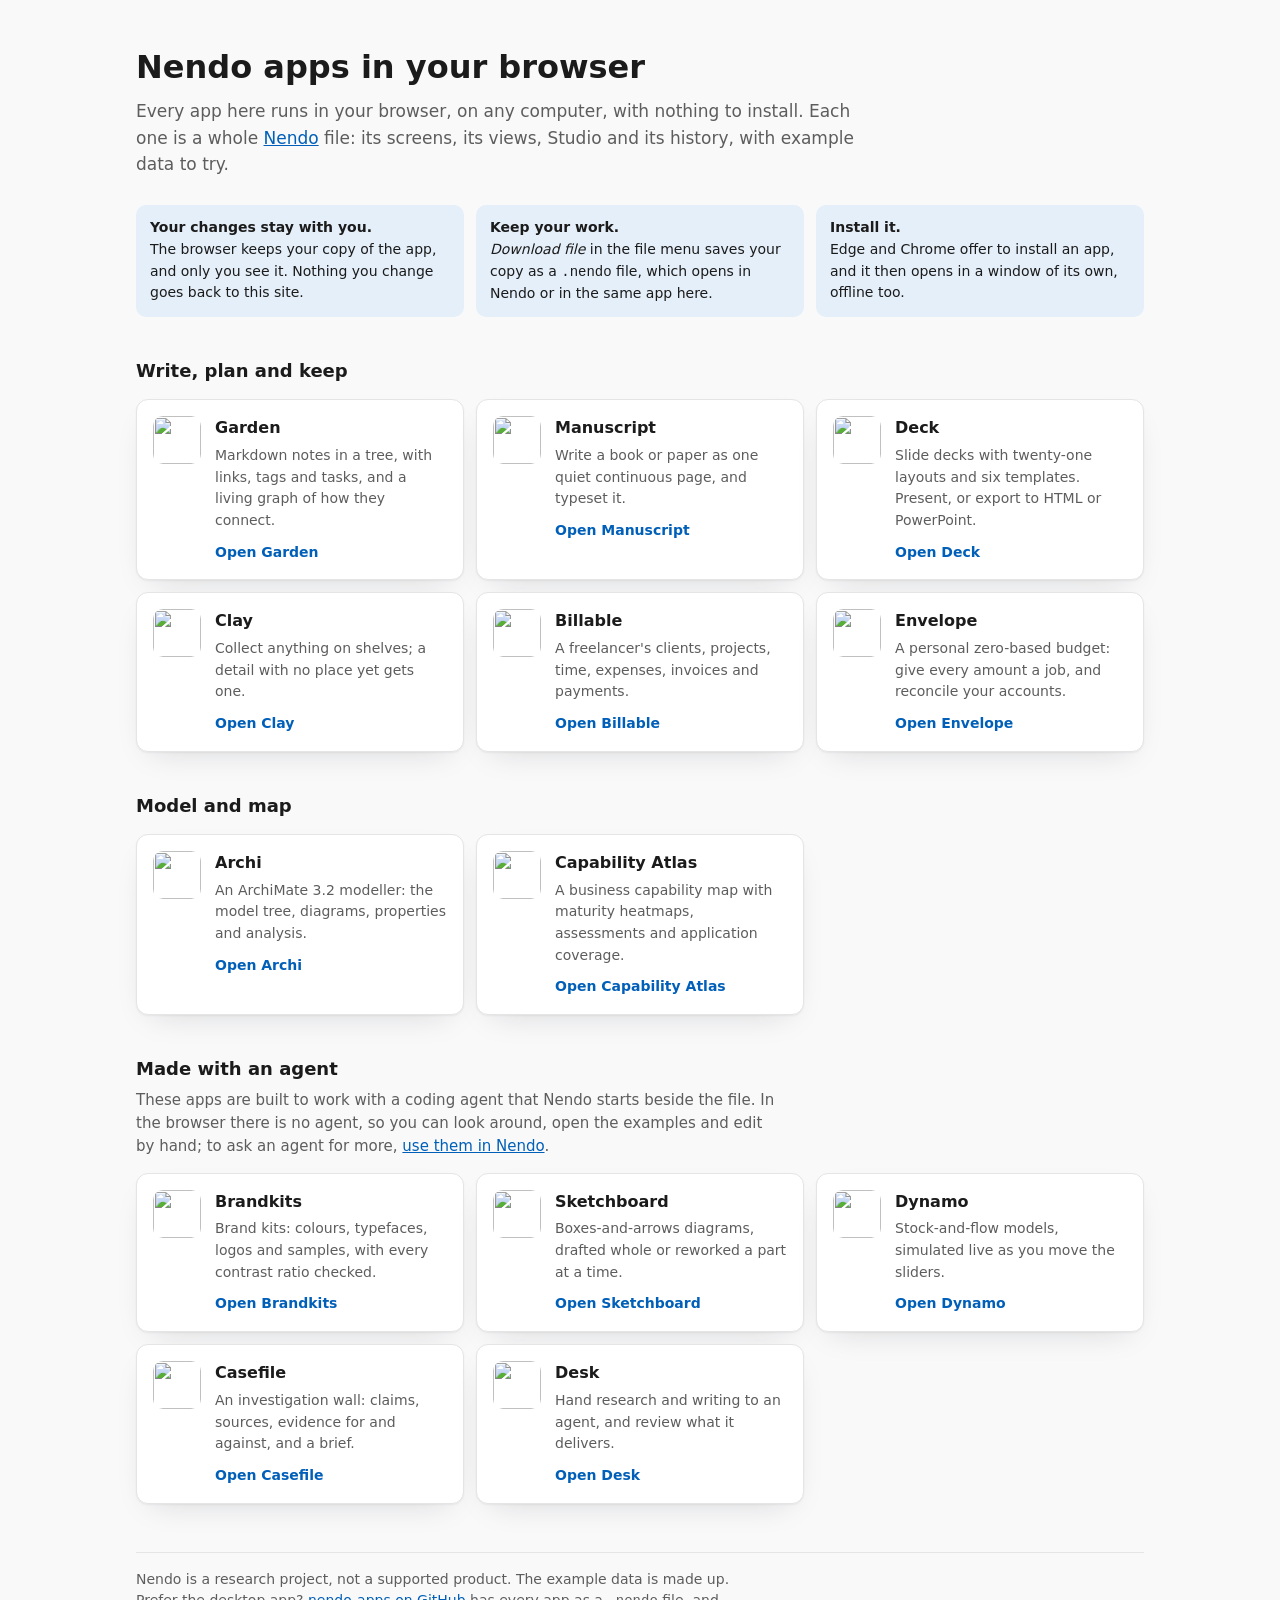
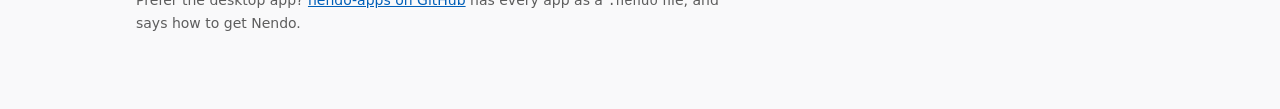
==== site/index.html @ da3ad871 "Every app also runs in a browser, as a Nendo web page and web app tools/Build-WebPages.ps1 exports e" ====
<!doctype html>
<html lang="en">
<head>
<meta charset="utf-8">
<meta name="viewport" content="width=device-width, initial-scale=1">
<title>Nendo apps</title>
<meta name="description" content="Nendo apps that run in your browser, with nothing to install.">
<style>
  :root {
    color-scheme: light dark;
    --canvas: #f9f9fa;
    --surface: #ffffff;
    --ink: #1b1b1b;
    --muted: #5d5d5d;
    --line: #e5e5e5;
    --line-strong: #d1d1d1;
    --cobalt: #005fb8;
    --cobalt-soft: #e5eff9;
    --shadow: 0 1px 2px rgba(20, 23, 28, 0.05), 0 12px 32px -16px rgba(20, 23, 28, 0.18);
  }
  @media (prefers-color-scheme: dark) {
    :root {
      --canvas: #272829;
      --surface: #2d2e30;
      --ink: #ffffff;
      --muted: #c5c5c5;
      --line: #3b3c3e;
      --line-strong: #4b4c4f;
      --cobalt: #60cdff;
      --cobalt-soft: #1f3a4a;
      --shadow: 0 1px 0 rgba(255, 255, 255, 0.02), 0 20px 48px -16px rgba(0, 0, 0, 0.7);
    }
  }
  * { box-sizing: border-box; }
  body {
    margin: 0;
    background: var(--canvas);
    color: var(--ink);
    font: 15px/1.55 "Segoe UI Variable Text", "Segoe UI", system-ui, -apple-system, sans-serif;
  }
  main { max-width: 1040px; margin: 0 auto; padding: 48px 16px 64px; }
  h1 { font-size: 32px; line-height: 1.2; margin: 0 0 12px; font-weight: 600; }
  h2 { font-size: 18px; margin: 40px 0 6px; font-weight: 600; }
  p { margin: 0 0 12px; max-width: 68ch; }
  .lead { font-size: 17px; color: var(--muted); }
  .muted { color: var(--muted); }
  a { color: var(--cobalt); }
  .notes {
    display: grid; gap: 12px; grid-template-columns: repeat(auto-fit, minmax(240px, 1fr));
    margin: 28px 0 8px; padding: 0; list-style: none;
  }
  .notes li { background: var(--cobalt-soft); border-radius: 10px; padding: 12px 14px; font-size: 14px; }
  .notes strong { display: block; }
  .apps {
    display: grid; gap: 12px; grid-template-columns: repeat(auto-fill, minmax(290px, 1fr));
    margin: 14px 0 0; padding: 0; list-style: none;
  }
  .app {
    display: grid; grid-template-columns: 48px 1fr; gap: 4px 14px; align-content: start;
    background: var(--surface); border: 1px solid var(--line); border-radius: 12px;
    padding: 16px; box-shadow: var(--shadow); color: inherit; text-decoration: none; height: 100%;
  }
  .app:hover { border-color: var(--line-strong); }
  .app:focus-visible { outline: 2px solid var(--cobalt); outline-offset: 2px; }
  .app img { width: 48px; height: 48px; border-radius: 10px; grid-row: span 3; }
  .app .name { font-weight: 600; font-size: 16px; }
  .app .what { color: var(--muted); font-size: 14px; }
  .app .open { color: var(--cobalt); font-size: 14px; font-weight: 600; margin-top: 6px; }
  footer { margin-top: 48px; padding-top: 16px; border-top: 1px solid var(--line); font-size: 14px; }
</style>
</head>
<body>
<main>
  <h1>Nendo apps in your browser</h1>
  <p class="lead">Every app here runs in your browser, on any computer, with nothing to install. Each one
    is a whole <a href="https://thomasrohde.github.io/nendo/">Nendo</a> file: its screens, its
    views, Studio and its history, with example data to try.</p>
  <ul class="notes">
    <li><strong>Your changes stay with you.</strong> The browser keeps your copy of the app, and only
      you see it. Nothing you change goes back to this site.</li>
    <li><strong>Keep your work.</strong> <em>Download file</em> in the file menu saves your copy as a
      <code>.nendo</code> file, which opens in Nendo or in the same app here.</li>
    <li><strong>Install it.</strong> Edge and Chrome offer to install an app, and it then opens in a
      window of its own, offline too.</li>
  </ul>

  <h2>Write, plan and keep</h2>
  <ul class="apps">
    <li><a class="app" href="./garden/"><img src="./garden/icons/icon-192.png" alt=""><span class="name">Garden</span><span class="what">Markdown notes in a tree, with links, tags and tasks, and a living graph of how they connect.</span><span class="open">Open Garden</span></a></li>
    <li><a class="app" href="./manuscript/"><img src="./manuscript/icons/icon-192.png" alt=""><span class="name">Manuscript</span><span class="what">Write a book or paper as one quiet continuous page, and typeset it.</span><span class="open">Open Manuscript</span></a></li>
    <li><a class="app" href="./deck/"><img src="./deck/icons/icon-192.png" alt=""><span class="name">Deck</span><span class="what">Slide decks with twenty-one layouts and six templates. Present, or export to HTML or PowerPoint.</span><span class="open">Open Deck</span></a></li>
    <li><a class="app" href="./clay/"><img src="./clay/icons/icon-192.png" alt=""><span class="name">Clay</span><span class="what">Collect anything on shelves; a detail with no place yet gets one.</span><span class="open">Open Clay</span></a></li>
    <li><a class="app" href="./billable/"><img src="./billable/icons/icon-192.png" alt=""><span class="name">Billable</span><span class="what">A freelancer's clients, projects, time, expenses, invoices and payments.</span><span class="open">Open Billable</span></a></li>
    <li><a class="app" href="./envelope/"><img src="./envelope/icons/icon-192.png" alt=""><span class="name">Envelope</span><span class="what">A personal zero-based budget: give every amount a job, and reconcile your accounts.</span><span class="open">Open Envelope</span></a></li>
  </ul>

  <h2>Model and map</h2>
  <ul class="apps">
    <li><a class="app" href="./archi/"><img src="./archi/icons/icon-192.png" alt=""><span class="name">Archi</span><span class="what">An ArchiMate 3.2 modeller: the model tree, diagrams, properties and analysis.</span><span class="open">Open Archi</span></a></li>
    <li><a class="app" href="./bcm/"><img src="./bcm/icons/icon-192.png" alt=""><span class="name">Capability Atlas</span><span class="what">A business capability map with maturity heatmaps, assessments and application coverage.</span><span class="open">Open Capability Atlas</span></a></li>
  </ul>

  <h2>Made with an agent</h2>
  <p class="muted">These apps are built to work with a coding agent that Nendo starts beside the file.
    In the browser there is no agent, so you can look around, open the examples and edit by hand;
    to ask an agent for more, <a href="https://github.com/ThomasRohde/nendo-apps#get-started">use them in Nendo</a>.</p>
  <ul class="apps">
    <li><a class="app" href="./brandkits/"><img src="./brandkits/icons/icon-192.png" alt=""><span class="name">Brandkits</span><span class="what">Brand kits: colours, typefaces, logos and samples, with every contrast ratio checked.</span><span class="open">Open Brandkits</span></a></li>
    <li><a class="app" href="./sketchboard/"><img src="./sketchboard/icons/icon-192.png" alt=""><span class="name">Sketchboard</span><span class="what">Boxes-and-arrows diagrams, drafted whole or reworked a part at a time.</span><span class="open">Open Sketchboard</span></a></li>
    <li><a class="app" href="./dynamo/"><img src="./dynamo/icons/icon-192.png" alt=""><span class="name">Dynamo</span><span class="what">Stock-and-flow models, simulated live as you move the sliders.</span><span class="open">Open Dynamo</span></a></li>
    <li><a class="app" href="./casefile/"><img src="./casefile/icons/icon-192.png" alt=""><span class="name">Casefile</span><span class="what">An investigation wall: claims, sources, evidence for and against, and a brief.</span><span class="open">Open Casefile</span></a></li>
    <li><a class="app" href="./desk/"><img src="./desk/icons/icon-192.png" alt=""><span class="name">Desk</span><span class="what">Hand research and writing to an agent, and review what it delivers.</span><span class="open">Open Desk</span></a></li>
  </ul>

  <footer class="muted">
    <p>Nendo is a research project, not a supported product. The example data is made up.
      Prefer the desktop app? <a href="https://github.com/ThomasRohde/nendo-apps">nendo-apps on GitHub</a>
      has every app as a <code>.nendo</code> file, and says how to get Nendo.</p>
  </footer>
</main>
</body>
</html>
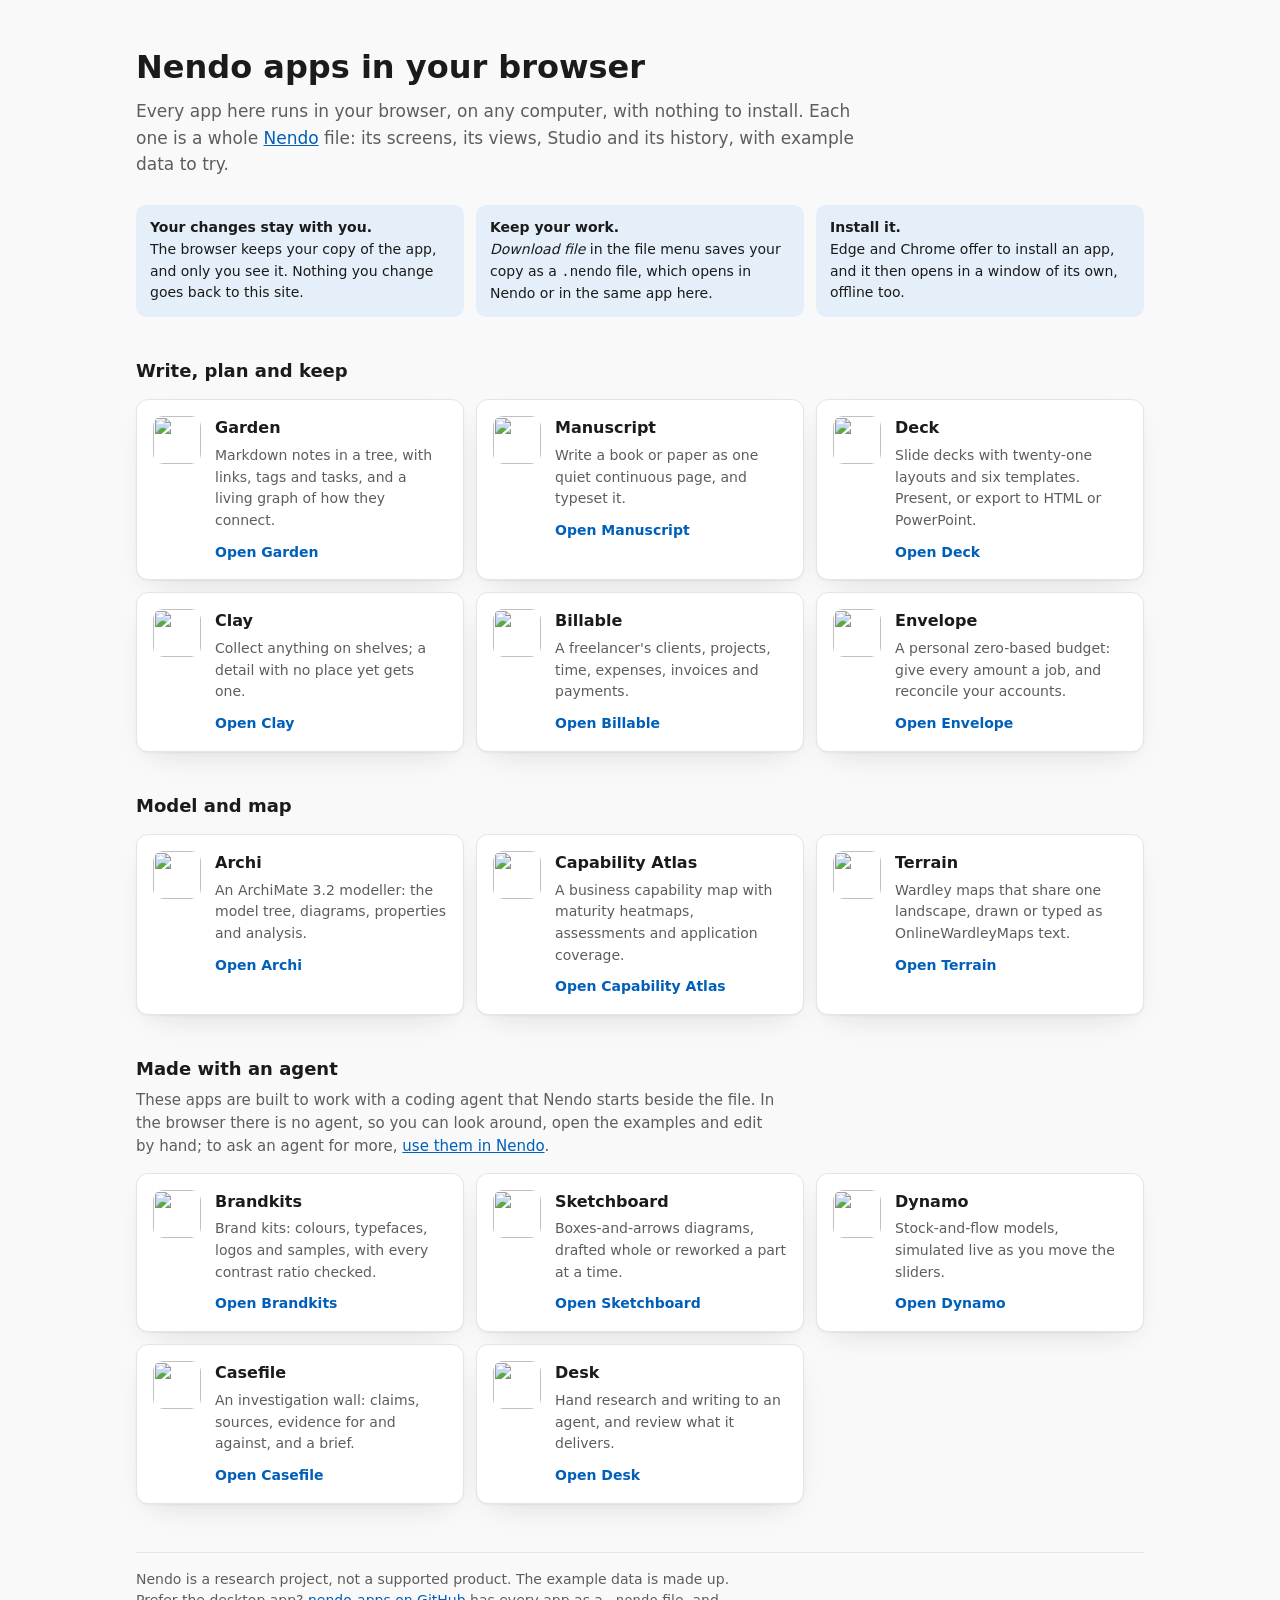
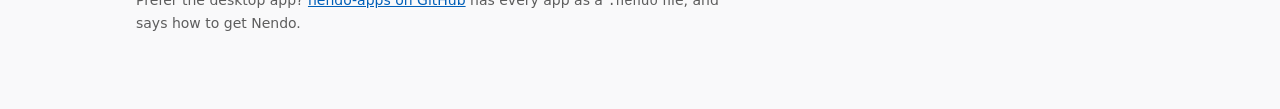
==== commit c2e8a360: "Add Terrain, the Wardley mapping app (W-054 step 1) A new package, org.nendo.terrain: one landscape " ====
--- a/site/index.html
+++ b/site/index.html
@@ -98,6 +98,7 @@
   <ul class="apps">
     <li><a class="app" href="./archi/"><img src="./archi/icons/icon-192.png" alt=""><span class="name">Archi</span><span class="what">An ArchiMate 3.2 modeller: the model tree, diagrams, properties and analysis.</span><span class="open">Open Archi</span></a></li>
     <li><a class="app" href="./bcm/"><img src="./bcm/icons/icon-192.png" alt=""><span class="name">Capability Atlas</span><span class="what">A business capability map with maturity heatmaps, assessments and application coverage.</span><span class="open">Open Capability Atlas</span></a></li>
+    <li><a class="app" href="./terrain/"><img src="./terrain/icons/icon-192.png" alt=""><span class="name">Terrain</span><span class="what">Wardley maps that share one landscape, drawn or typed as OnlineWardleyMaps text.</span><span class="open">Open Terrain</span></a></li>
   </ul>
 
   <h2>Made with an agent</h2>
